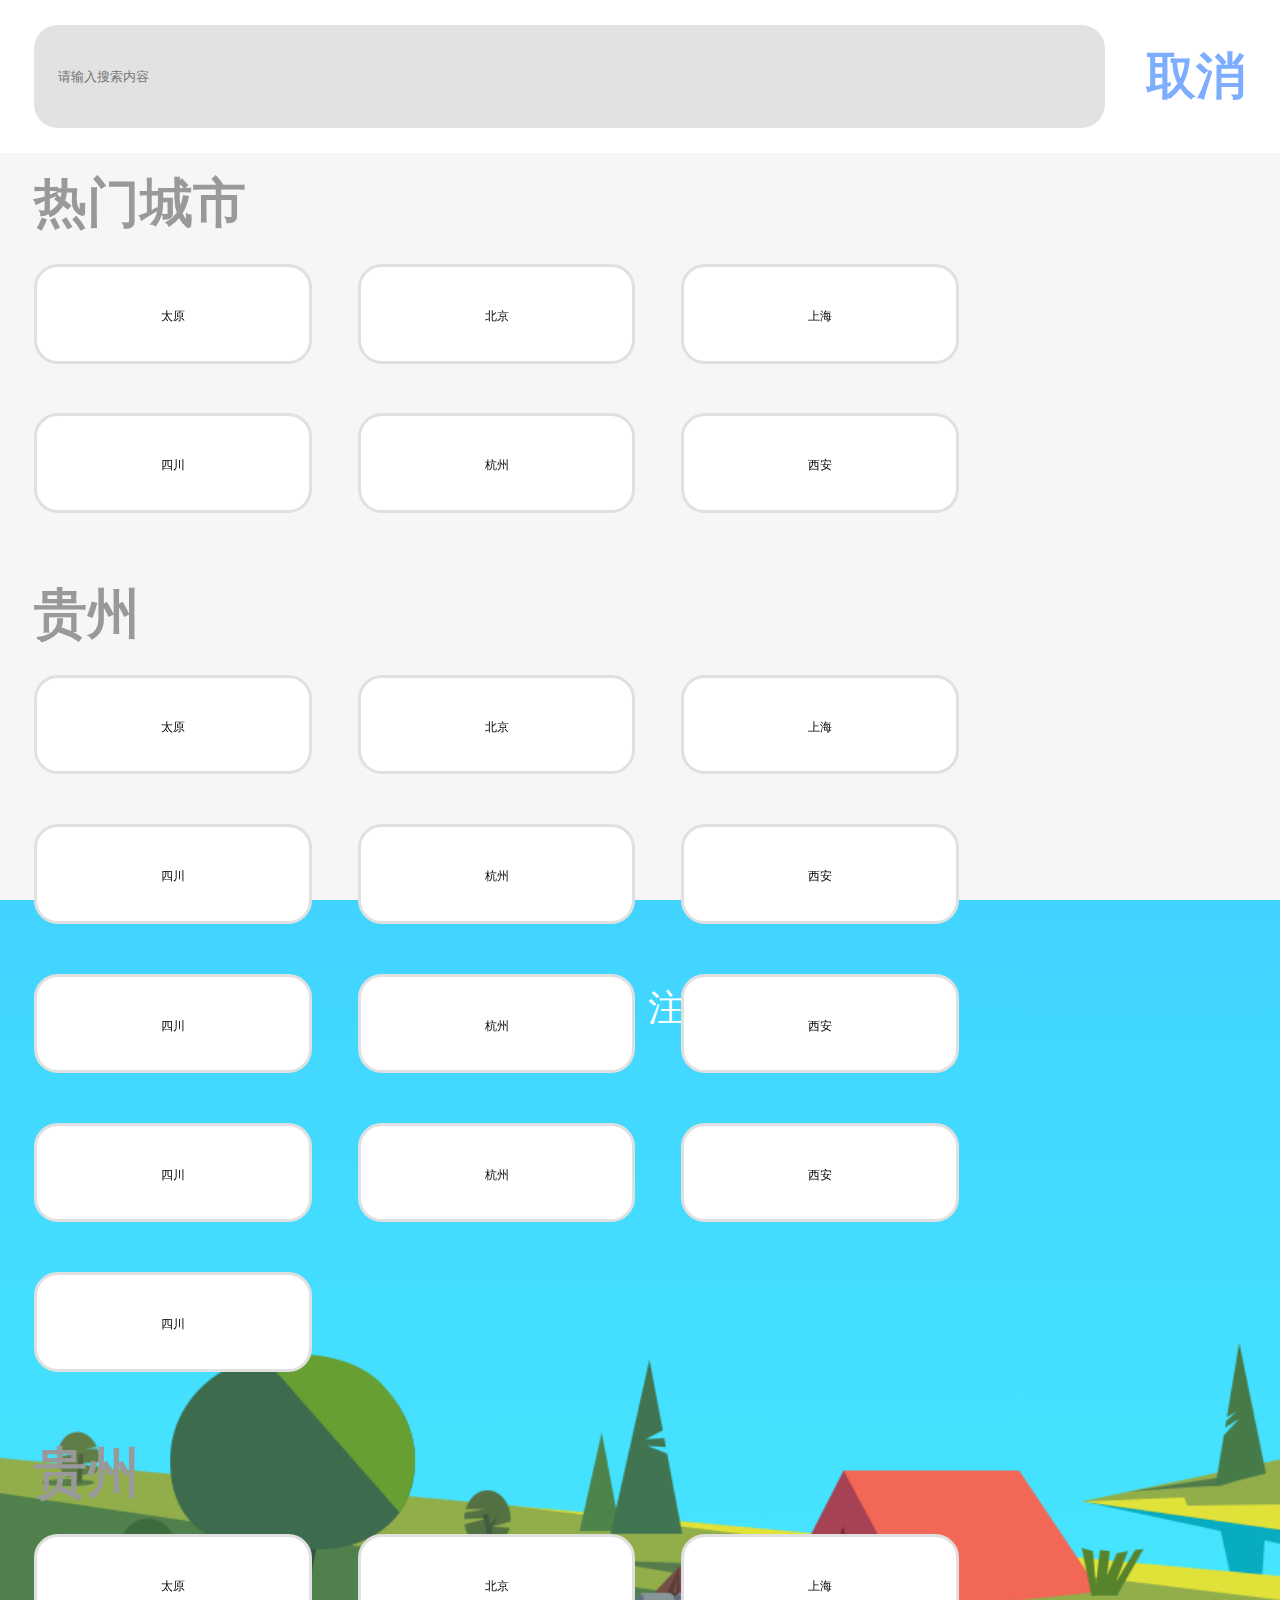
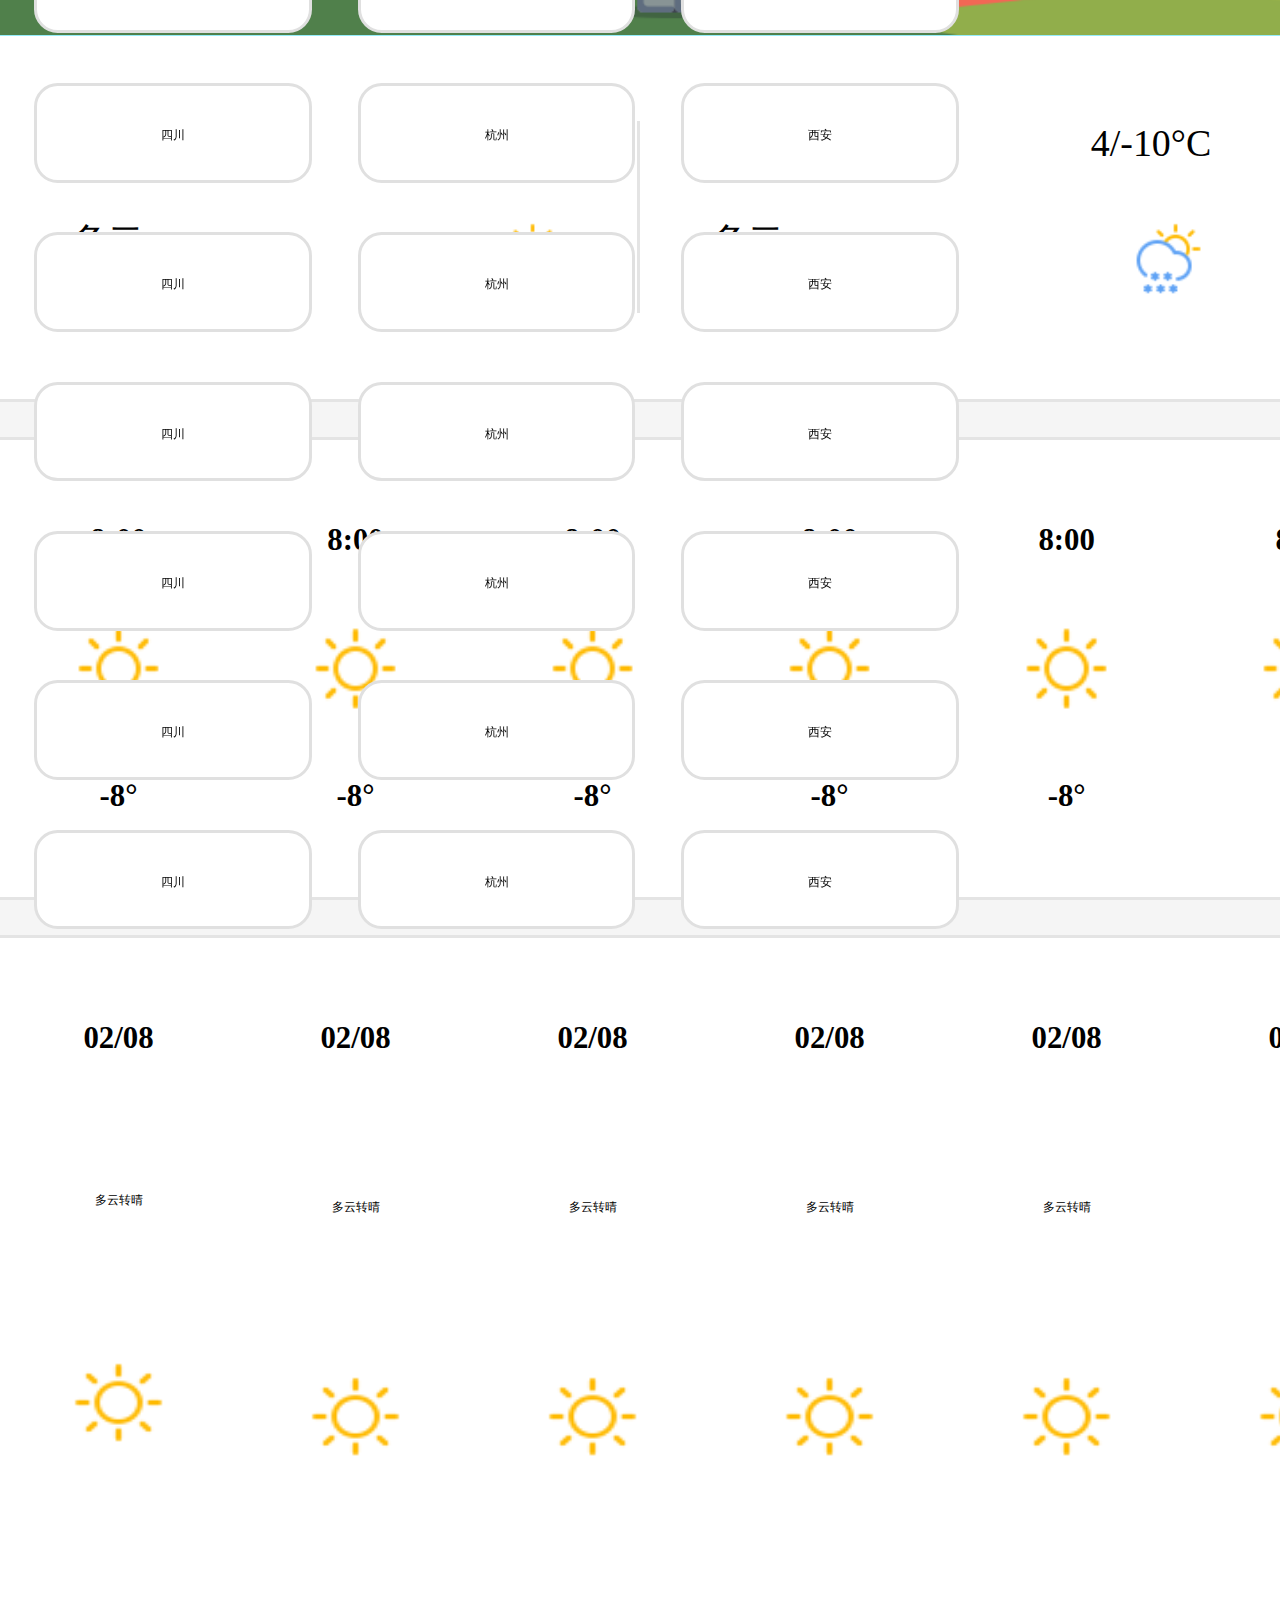
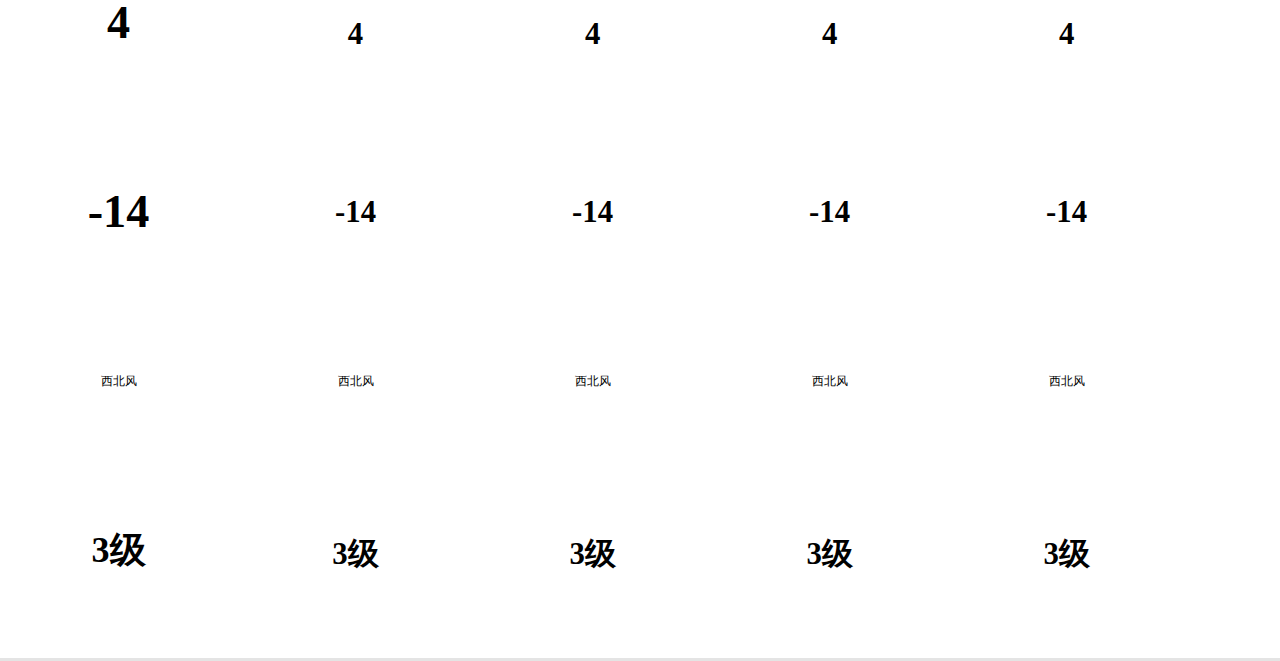
==== index.html @ c1ef9fc4 "1" ====
<!DOCTYPE html>
<html lang="en">
<head>
	<meta charset="UTF-8">
	<meta name="viewport" content="width=device-width,user-scalable=no,initial-scale=1.0,maximum-scale=1.0, minimum-scale=1.0">
	<title>天气app</title>
	<link rel="stylesheet" href="css/public.css">
	<link rel="stylesheet" href="css/index.css">
	<script src="js/rem.js"></script>
	<link rel="icon" href="img/logo.ico" type="image/x-icon">
</head>
<body>
	<!-- 当前信息 -->
	<section id="now">
		<!-- 当前城市 -->
		<h1 class="now_city">
			<span class="address_icon">&gt;</span>
			<span class="now_city_name">太原</span>
		</h1>

		<!-- 当前空气质量 -->
		<div class="now_air">
			<h1>空气</h1>
			<h2>良</h2>
		</div>

		<!-- 当前温度 -->
		<h2 class="now_temp">
			<span>-3</span>°
		</h2>

		<!-- 当前天气 -->
		<h2 class="now_weather">
			<span>晴</span>
		</h2>

		<!-- 当前风级 -->
		<h2 class="now_wind">
			<span class="now_wind1">北风</span>
			<span class="now_wind2">3</span>级
		</h2>

		<p class="now_tishi">天气冷了，注意保暖~</p>
	</section>

	<!-- 未来两天天气信息 -->
	<section id="future">
		<div class="future_box today">
			<div class="future_top">
				<span class="future_date">今天</span>
				<p><span class="today_hightemp">4</span>/<span class="today_lowtemp">-10</span>°C</p>
			</div>
			<div class="future_top">
				<span class="today_weather">多云</span>
				<div class="today_img">
					<img src="img/13.png" alt="">
				</div>
			</div>
		</div>
		<div class="future_box tomorrow">
			<div class="future_top">
				<span class="future_date">今天</span>
				<p><span class="tomorrow_hightemp">4</span>/<span class="tomorrow_lowtemp">-10</span>°C</p>
			</div>
			<div class="future_top">
				<span class="tomorrow_weather">多云</span>
				<div class="tomorrow_img">
					<img src="img/13.png" alt="">
				</div>
			</div>
		</div>
	</section>
	
	<!-- 未来24小时天气 -->
	<ul id="hours">
		<li>
			<h1 class="hours_time">8:00</h1>
			<div class="hours_img">
				<img src="img/0.png" alt="">
			</div>
			<h2 class="hours_temp"><span>-8</span>°</h2>
		</li>

		<li>
			<h1 class="hours_time">8:00</h1>
			<div class="hours_img">
				<img src="img/0.png" alt="">
			</div>
			<h2 class="hours_temp"><span>-8</span>°</h2>
		</li>

		<li>
			<h1 class="hours_time">8:00</h1>
			<div class="hours_img">
				<img src="img/0.png" alt="">
			</div>
			<h2 class="hours_temp"><span>-8</span>°</h2>
		</li>

		<li>
			<h1 class="hours_time">8:00</h1>
			<div class="hours_img">
				<img src="img/0.png" alt="">
			</div>
			<h2 class="hours_temp"><span>-8</span>°</h2>
		</li>

		<li>
			<h1 class="hours_time">8:00</h1>
			<div class="hours_img">
				<img src="img/0.png" alt="">
			</div>
			<h2 class="hours_temp"><span>-8</span>°</h2>
		</li>

		<li>
			<h1 class="hours_time">8:00</h1>
			<div class="hours_img">
				<img src="img/0.png" alt="">
			</div>
			<h2 class="hours_temp"><span>-8</span>°</h2>
		</li>

		<li>
			<h1 class="hours_time">8:00</h1>
			<div class="hours_img">
				<img src="img/0.png" alt="">
			</div>
			<h2 class="hours_temp"><span>-8</span>°</h2>
		</li>
	</ul>

	<!-- 未来几天天气 -->
	<ul id="day">
		<li>
			<h1 class="day_date"><span>02</span>/<span>08</span></h1>
			<span class="day_weather">多云转晴</span><h2></h2>
			<div class="day_img">
				<img src="img/0.png" alt="">
			</div>
			<div class="day_maxtemp">
				<h2><span>4</span></h2>
			</div>
			<div class="day_mintemp">
				<h2><span>-14</span></h2>
			</div>
			<div class="day_wind">
				<span>西北风</span>
			</div>
			<div class="day_windji">
				<h3><span>3</span>级</h3>
			</div>
			
		</li>

		<li>
			<h1 class="day_date"><span>02</span>/<span>08</span></h1>
			<span class="day_weather">多云转晴</span><h2></h2>
			<div class="day_img">
				<img src="img/0.png" alt="">
			</div>
			<h2 class="day_maxtemp"><span>4</span></h2>
			<h2 class="day_mintemp"><span>-14</span></h2>
			<span class="day_wind">西北风</span>
			<h3 class="day_windji"><span>3</span>级</h3>
		</li>

		<li>
			<h1 class="day_date"><span>02</span>/<span>08</span></h1>
			<span class="day_weather">多云转晴</span><h2></h2>
			<div class="day_img">
				<img src="img/0.png" alt="">
			</div>
			<h2 class="day_maxtemp"><span>4</span></h2>
			<h2 class="day_mintemp"><span>-14</span></h2>
			<span class="day_wind">西北风</span>
			<h3 class="day_windji"><span>3</span>级</h3>
		</li>

		<li>
			<h1 class="day_date"><span>02</span>/<span>08</span></h1>
			<span class="day_weather">多云转晴</span><h2></h2>
			<div class="day_img">
				<img src="img/0.png" alt="">
			</div>
			<h2 class="day_maxtemp"><span>4</span></h2>
			<h2 class="day_mintemp"><span>-14</span></h2>
			<span class="day_wind">西北风</span>
			<h3 class="day_windji"><span>3</span>级</h3>
		</li>

		<li>
			<h1 class="day_date"><span>02</span>/<span>08</span></h1>
			<span class="day_weather">多云转晴</span><h2></h2>
			<div class="day_img">
				<img src="img/0.png" alt="">
			</div>
			<h2 class="day_maxtemp"><span>4</span></h2>
			<h2 class="day_mintemp"><span>-14</span></h2>
			<span class="day_wind">西北风</span>
			<h3 class="day_windji"><span>3</span>级</h3>
		</li>

		<li>
			<h1 class="day_date"><span>02</span>/<span>08</span></h1>
			<span class="day_weather">多云转晴</span><h2></h2>
			<div class="day_img">
				<img src="img/0.png" alt="">
			</div>
			<h2 class="day_maxtemp"><span>4</span></h2>
			<h2 class="day_mintemp"><span>-14</span></h2>
			<span class="day_wind">西北风</span>
			<h3 class="day_windji"><span>3</span>级</h3>
		</li>

		<li>
			<h1 class="day_date"><span>02</span>/<span>08</span></h1>
			<span class="day_weather">多云转晴</span><h2></h2>
			<div class="day_img">
				<img src="img/0.png" alt="">
			</div>
			<h2 class="day_maxtemp"><span>4</span></h2>
			<h2 class="day_mintemp"><span>-14</span></h2>
			<span class="day_wind">西北风</span>
			<h3 class="day_windji"><span>3</span>级</h3>
		</li>	
	</ul>

	<!-- 地点 -->
	<main id="cities">
		<header>
			<input type="text" class="search" placeholder="请输入搜索内容">
			<h2 class="btn">取消</h2>
		</header>

		<!-- 热门城市 -->
		<div class="cities_rm">
			<h2 class="cities_rmtype">热门城市</h2>
			<ul class="cities_rmdi">
				<li class="cities_rmname">太原</li>
				<li class="cities_rmname cities_rmname1">北京</li>
				<li class="cities_rmname cities_rmname1">上海</li>
			</ul>

			<ul class="cities_rmdi">
				<li class="cities_rmname cities_rmname2">四川</li>
				<li class="cities_rmname cities_rmname1 cities_rmname2">杭州</li>
				<li class="cities_rmname cities_rmname1 cities_rmname2">西安</li>
			</ul>
		</div>

		<!-- 城市 -->
		<div class="cities_rm">
			<h2 class="cities_name">贵州</h2>
			<ul class="cities_rmdi">
				<li class="cities_rmname">太原</li>
				<li class="cities_rmname cities_rmname1">北京</li>
				<li class="cities_rmname cities_rmname1">上海</li>
			</ul>

			<ul class="cities_rmdi">
				<li class="cities_rmname cities_rmname2">四川</li>
				<li class="cities_rmname cities_rmname1 cities_rmname2">杭州</li>
				<li class="cities_rmname cities_rmname1 cities_rmname2">西安</li>
			</ul>

			<ul class="cities_rmdi">
				<li class="cities_rmname cities_rmname2">四川</li>
				<li class="cities_rmname cities_rmname1 cities_rmname2">杭州</li>
				<li class="cities_rmname cities_rmname1 cities_rmname2">西安</li>
			</ul>

			<ul class="cities_rmdi">
				<li class="cities_rmname cities_rmname2">四川</li>
				<li class="cities_rmname cities_rmname1 cities_rmname2">杭州</li>
				<li class="cities_rmname cities_rmname1 cities_rmname2">西安</li>
			</ul>

			<ul class="cities_rmdi">
				<li class="cities_rmname cities_rmname2">四川</li>
			</ul>	
		</div>

		<div class="cities_rm">
			<h2 class="cities_name">贵州</h2>
			<ul class="cities_rmdi">
				<li class="cities_rmname">太原</li>
				<li class="cities_rmname cities_rmname1">北京</li>
				<li class="cities_rmname cities_rmname1">上海</li>
			</ul>

			<ul class="cities_rmdi">
				<li class="cities_rmname cities_rmname2">四川</li>
				<li class="cities_rmname cities_rmname1 cities_rmname2">杭州</li>
				<li class="cities_rmname cities_rmname1 cities_rmname2">西安</li>
			</ul>

			<ul class="cities_rmdi">
				<li class="cities_rmname cities_rmname2">四川</li>
				<li class="cities_rmname cities_rmname1 cities_rmname2">杭州</li>
				<li class="cities_rmname cities_rmname1 cities_rmname2">西安</li>
			</ul>

			<ul class="cities_rmdi">
				<li class="cities_rmname cities_rmname2">四川</li>
				<li class="cities_rmname cities_rmname1 cities_rmname2">杭州</li>
				<li class="cities_rmname cities_rmname1 cities_rmname2">西安</li>
			</ul>

			<ul class="cities_rmdi">
				<li class="cities_rmname cities_rmname2">四川</li>
				<li class="cities_rmname cities_rmname1 cities_rmname2">杭州</li>
				<li class="cities_rmname cities_rmname1 cities_rmname2">西安</li>
			</ul>
			<ul class="cities_rmdi">
				<li class="cities_rmname cities_rmname2">四川</li>
				<li class="cities_rmname cities_rmname1 cities_rmname2">杭州</li>
				<li class="cities_rmname cities_rmname1 cities_rmname2">西安</li>
			</ul>
			<ul class="cities_rmdi">
				<li class="cities_rmname cities_rmname2">四川</li>
				<li class="cities_rmname cities_rmname1 cities_rmname2">杭州</li>
				<li class="cities_rmname cities_rmname1 cities_rmname2">西安</li>
			</ul>	
		</div>
	</main>
</body>
</html>
---- css/public.css ----
*{
	margin: 0;
	padding: 0;
	text-decoration: none;
	font-style: normal;
	list-style: none;
	-webkit-tap-highlight-color: rgba(0, 0, 0, 0);
	box-sizing:border-box; 
}
img{
	width: 100%;
	height: 100%;
	border: 0;
	display: block;
}
---- css/index.css ----
body{
	font-size: 12px;
	background-color: #F5F5F5; 
}
#now{
	width: 100%;
	height: 13.8rem;
	background: url('../img/screen.png'),linear-gradient(#3BBDFF,#46E6FF);
	background-repeat: no-repeat;
	background-size: 100%;
	background-position: bottom center;
}
.now_city{
	font-size: 0.36rem;
	color: #fff;
	text-align: center;
	line-height: 1.57rem;
}
.now_air{
	width: 2.1rem;
	height: 1.26rem;
	background-color: #F1AB62;
	margin-left: 0.26rem;
	margin-top: 0.05rem;
	border-radius: 0.2rem;
	padding-top: 0.31rem;
}
.now_air h1,.now_air h2{
	font-size: .36rem;
	color: #fff;
	text-align: center;
}
.now_temp{
	font-size: .96rem;
	color: #fff;
	text-align: center;
	margin-top: 0.77rem;
	line-height: .96rem;
}
.now_weather{
	font-size: .5rem;
	color: #fff;
	text-align: center;
	margin-top: 0.91rem;
	line-height: .5rem;
}
.now_wind{
	font-size: .32rem;
	color: #fff;
	text-align: center;
	margin-top: 0.54rem;
	line-height: .32rem;
}
.now_tishi{
	font-size: .3rem;
	color: #fff;
	text-align: center;
	margin-top: 1.48rem;
	line-height: .3rem;
}
#future{
	width: 100%;
	height: 3.09rem;
	background-color: #fff;
	border-bottom: 0.03rem solid #e4e4e4;
	padding: .72rem 0;
}
.future_box{
	width: 50%;
	height: 100%;
	float: left;
	padding: 0 .58rem;
	font-size: .32rem;
}
.today{
	border-right: 0.03rem solid #e4e4e4;
}
.future_top{
	width: 100%;
	height: 50%;
}
.future_date{
	float: left;
}
.future_top p{
	float: right;
}
.today_img,.tomorrow_img{
	width: .72rem;
	height: .72rem;
	float: right;
}
#hours{
	width: 100%;
	height: 3.9rem;
	background-color: #fff; 
	border-top: 0.03rem solid #e4e4e4;
	border-bottom:  0.03rem solid #e4e4e4;
	margin-top: 0.3rem;
	display: flex;
	overflow-x: scroll; /* 滚动 */
}
#hours li{
	width: 2rem;
	height: 100%;
	padding: 0.7rem 0;
	display: flex;
	flex-wrap: wrap;
	justify-content: center;
	align-content: space-between;
	display: flex;
	flex-shrink: 0;
}
.hours_img{
	width: 1rem;
	height: 1rem;
	padding: 0 0.4rem;
	box-sizing: content-box;
}
.hours_time,.hours_temp{
	font-size: .26rem;
}
#day{
	width: 100%;
	height: 11.19rem;
	background-color: #fff; 
	border-top: 0.03rem solid #e4e4e4;
	border-bottom:  0.03rem solid #e4e4e4;
	margin-top: 0.3rem;
	display: flex;
	overflow-x: scroll; 
}
#day li{
	width: 2rem;
	height: 100%;
	padding: 0.7rem 0;
	display: flex;
	flex-wrap: wrap;
	justify-content: center;
	align-content: space-between;
	display: flex;
	flex-shrink: 0;
}
.day_img{
	width: 1.09rem;
	height: 0.97rem;
	padding: 0 0.4rem;
	box-sizing: content-box;
}
.day_date,.day_maxtemp,.day_mintemp,.day_windji{
	width: 2rem;
	font-size: .26rem;
	text-align: center;
	padding: 0 0.4rem;
	box-sizing: content-box;
}
#hours::-webkit-scrollbar,#day::-webkit-scrollbar{
	display: none; /* 消失 */
	/* display: block; */ /* 显示 */
}
#cities{
	width: 100vw; 
	height: 100vh;
	background-color: #F6F6F6;
	position: fixed;
	left: 0;
	top: 0;
	bottom: 0;
	margin: auto;
	z-index: 999;

	/* position: absolute;
	left: 0;
	right: 0;
	top: 0;
	bottom: 0;
	background-color: black; */
}
header{
	width: 100%;
	height: 1.29rem;
	background-color: #fff;
	padding: 0 0.29rem;
	display: flex;
	flex-wrap: wrap;
	justify-content: space-between;
	align-items: center;
}
.search{
	width: 9.03rem;
	height: 0.87rem;
	background-color: #e2e2e2;
	border: 0;
	border-radius: 0.2rem;
	padding-left: 0.2rem;
	outline: none; /* 去掉搜索的外边框 */
}
.btn{
	font-size: 0.42rem;
	color: #7DADFF;
}
.cities_rm{
	width: 100%;
	padding-left:0.29rem ;
}
.cities_rmtype{
	font-size:0.45rem;
	color: #999999;
	margin-top: 0.13rem;
}
.cities_rmdi{
	width: 100%;
	height: 75%;
	display: flex;
	flex-wrap: wrap;
}
.cities_rmname{
	width: 2.34rem;
	height: 0.84rem;
	background-color: #fff;
	border: 0.03rem solid #E0E0E0;
	border-radius: 0.2rem;
	margin-top: 0.2rem;
	text-align: center;
	line-height: 0.84rem;
	color: #000000;
}
.cities_rmname1{
	margin-left: 0.39rem;
}
.cities_rmname2{
	margin-top: 0.42rem;
}
.cities_name{
	font-size:0.45rem;
	color: #999999;
	margin-top: 0.56rem;
}
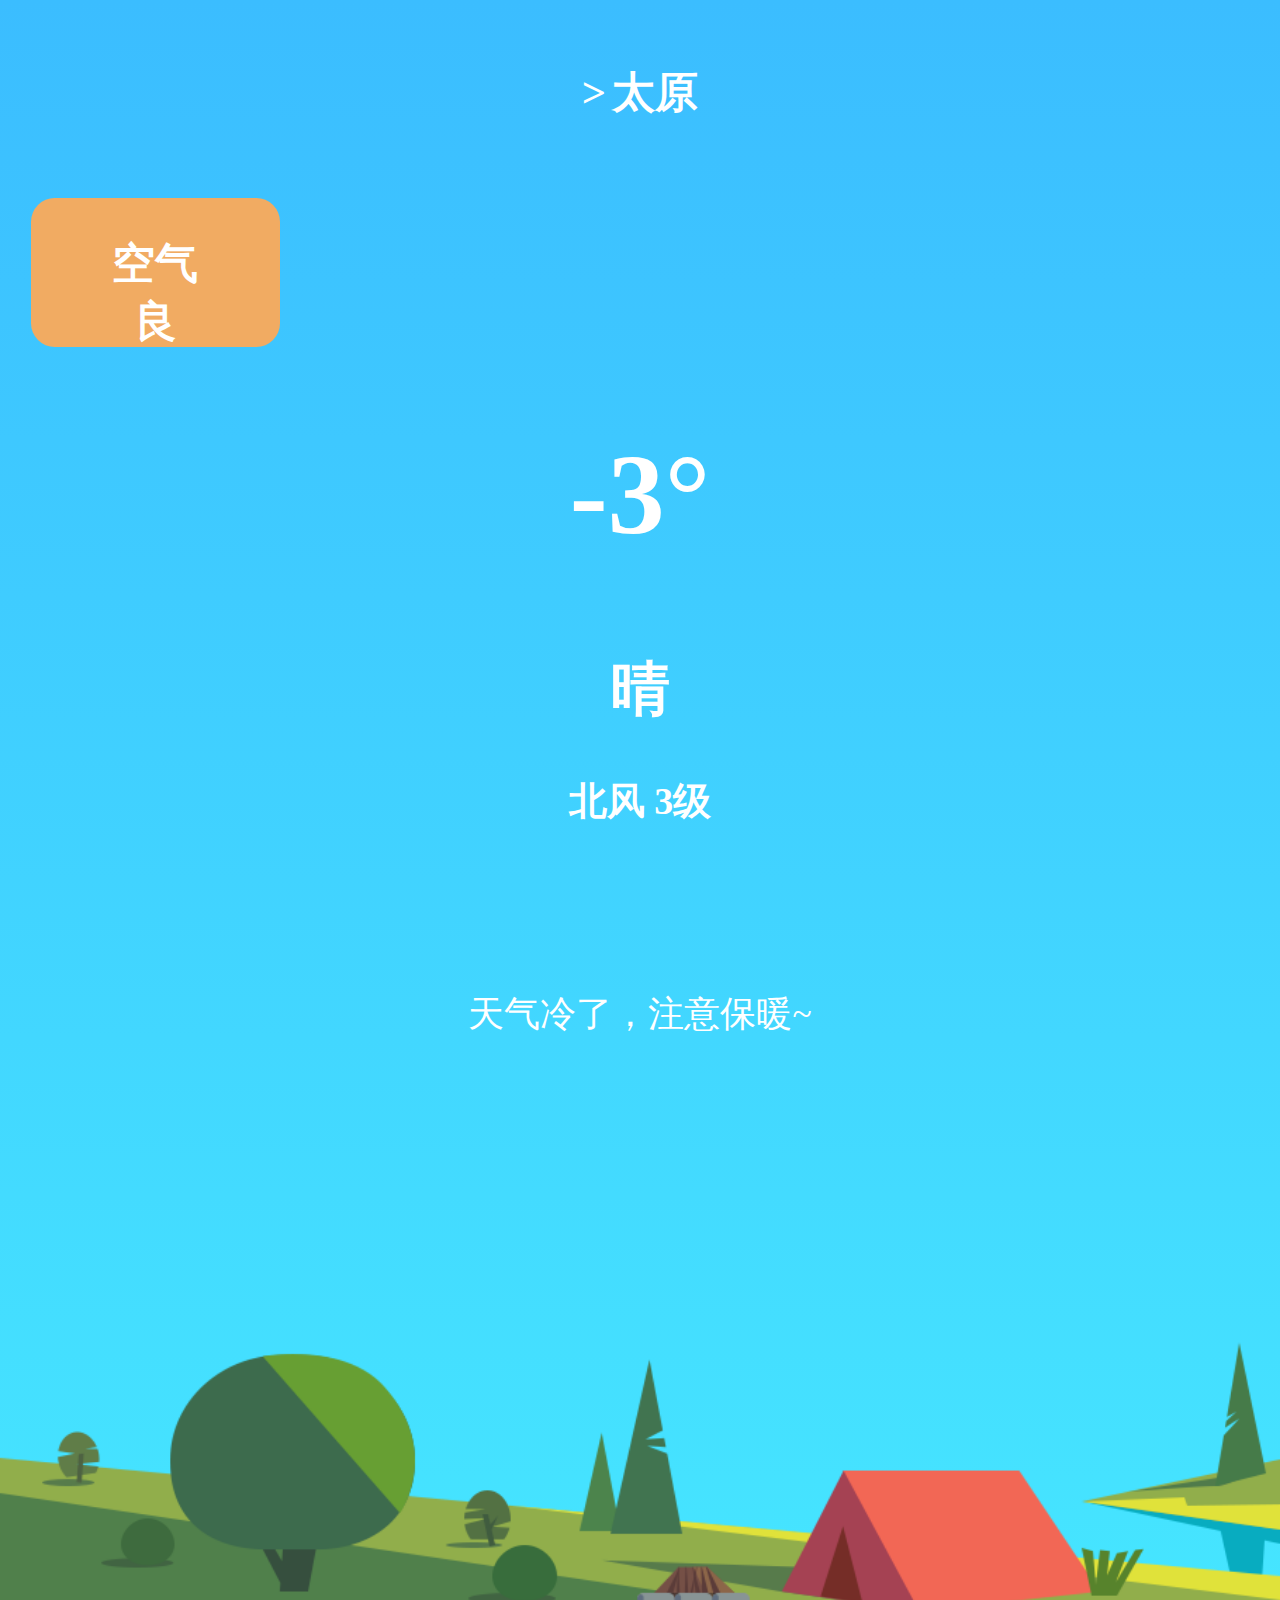
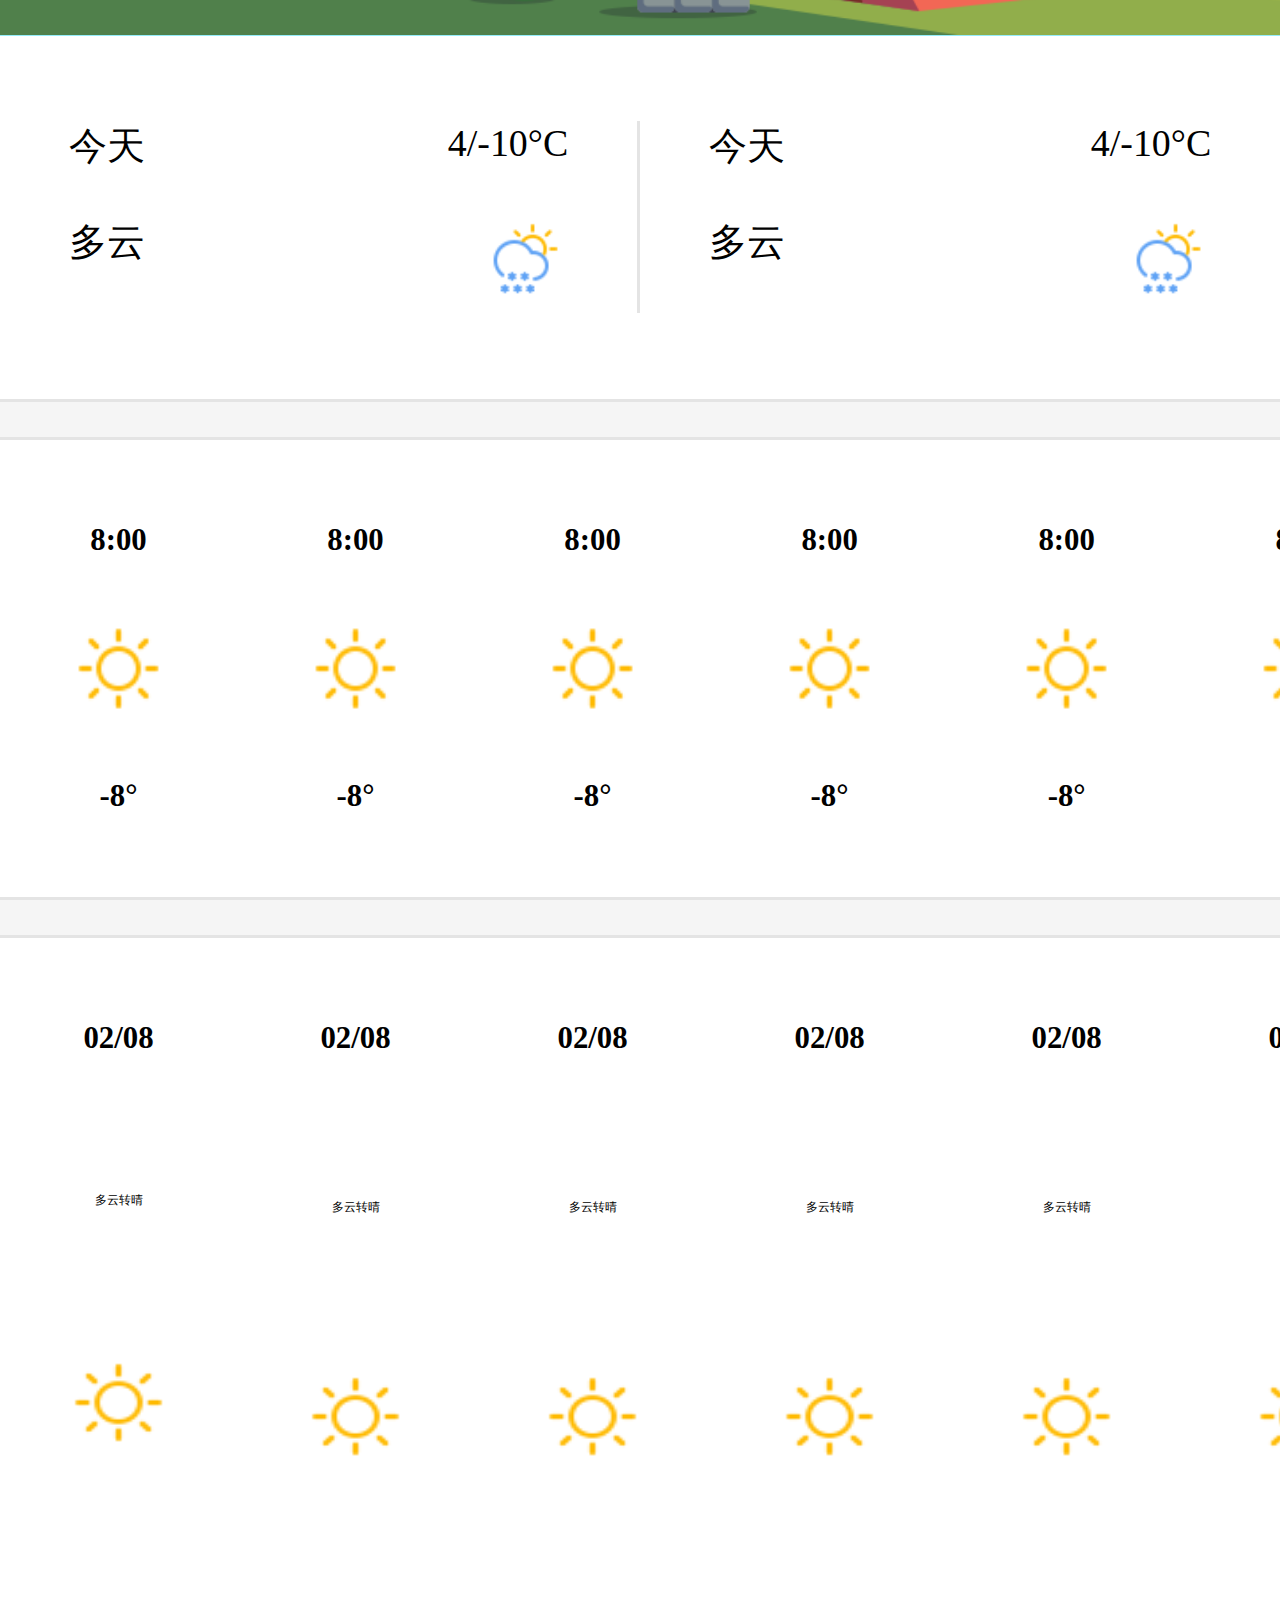
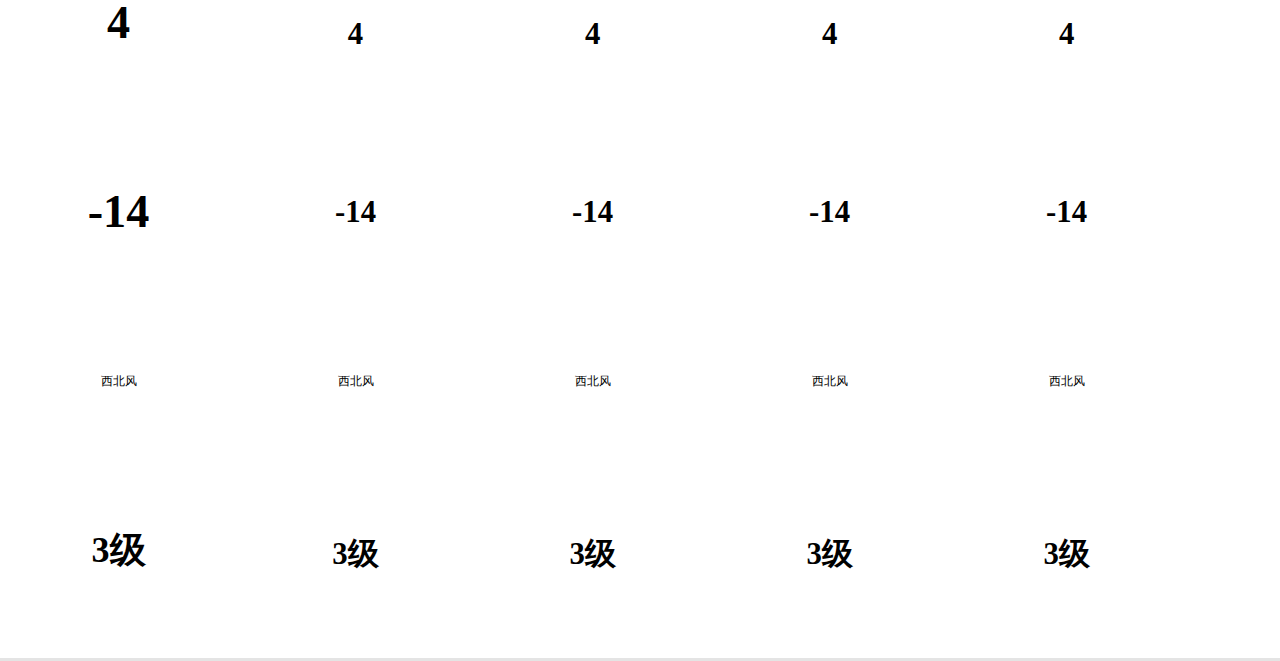
==== commit 6d3b6b87: "1" ====
--- a/index.html
+++ b/index.html
@@ -14,8 +14,11 @@
 	<section id="now">
 		<!-- 当前城市 -->
 		<h1 class="now_city">
-			<span class="address_icon">&gt;</span>
-			<span class="now_city_name">太原</span>
+			<a href="city.html">
+				<span class="address_icon">&gt;</span>
+				<span class="now_city_name">太原</span>
+			</a>
+
 		</h1>
 
 		<!-- 当前空气质量 -->
@@ -226,104 +229,7 @@
 		</li>	
 	</ul>
 
-	<!-- 地点 -->
-	<main id="cities">
-		<header>
-			<input type="text" class="search" placeholder="请输入搜索内容">
-			<h2 class="btn">取消</h2>
-		</header>
-
-		<!-- 热门城市 -->
-		<div class="cities_rm">
-			<h2 class="cities_rmtype">热门城市</h2>
-			<ul class="cities_rmdi">
-				<li class="cities_rmname">太原</li>
-				<li class="cities_rmname cities_rmname1">北京</li>
-				<li class="cities_rmname cities_rmname1">上海</li>
-			</ul>
-
-			<ul class="cities_rmdi">
-				<li class="cities_rmname cities_rmname2">四川</li>
-				<li class="cities_rmname cities_rmname1 cities_rmname2">杭州</li>
-				<li class="cities_rmname cities_rmname1 cities_rmname2">西安</li>
-			</ul>
-		</div>
-
-		<!-- 城市 -->
-		<div class="cities_rm">
-			<h2 class="cities_name">贵州</h2>
-			<ul class="cities_rmdi">
-				<li class="cities_rmname">太原</li>
-				<li class="cities_rmname cities_rmname1">北京</li>
-				<li class="cities_rmname cities_rmname1">上海</li>
-			</ul>
-
-			<ul class="cities_rmdi">
-				<li class="cities_rmname cities_rmname2">四川</li>
-				<li class="cities_rmname cities_rmname1 cities_rmname2">杭州</li>
-				<li class="cities_rmname cities_rmname1 cities_rmname2">西安</li>
-			</ul>
-
-			<ul class="cities_rmdi">
-				<li class="cities_rmname cities_rmname2">四川</li>
-				<li class="cities_rmname cities_rmname1 cities_rmname2">杭州</li>
-				<li class="cities_rmname cities_rmname1 cities_rmname2">西安</li>
-			</ul>
-
-			<ul class="cities_rmdi">
-				<li class="cities_rmname cities_rmname2">四川</li>
-				<li class="cities_rmname cities_rmname1 cities_rmname2">杭州</li>
-				<li class="cities_rmname cities_rmname1 cities_rmname2">西安</li>
-			</ul>
-
-			<ul class="cities_rmdi">
-				<li class="cities_rmname cities_rmname2">四川</li>
-			</ul>	
-		</div>
-
-		<div class="cities_rm">
-			<h2 class="cities_name">贵州</h2>
-			<ul class="cities_rmdi">
-				<li class="cities_rmname">太原</li>
-				<li class="cities_rmname cities_rmname1">北京</li>
-				<li class="cities_rmname cities_rmname1">上海</li>
-			</ul>
-
-			<ul class="cities_rmdi">
-				<li class="cities_rmname cities_rmname2">四川</li>
-				<li class="cities_rmname cities_rmname1 cities_rmname2">杭州</li>
-				<li class="cities_rmname cities_rmname1 cities_rmname2">西安</li>
-			</ul>
-
-			<ul class="cities_rmdi">
-				<li class="cities_rmname cities_rmname2">四川</li>
-				<li class="cities_rmname cities_rmname1 cities_rmname2">杭州</li>
-				<li class="cities_rmname cities_rmname1 cities_rmname2">西安</li>
-			</ul>
-
-			<ul class="cities_rmdi">
-				<li class="cities_rmname cities_rmname2">四川</li>
-				<li class="cities_rmname cities_rmname1 cities_rmname2">杭州</li>
-				<li class="cities_rmname cities_rmname1 cities_rmname2">西安</li>
-			</ul>
-
-			<ul class="cities_rmdi">
-				<li class="cities_rmname cities_rmname2">四川</li>
-				<li class="cities_rmname cities_rmname1 cities_rmname2">杭州</li>
-				<li class="cities_rmname cities_rmname1 cities_rmname2">西安</li>
-			</ul>
-			<ul class="cities_rmdi">
-				<li class="cities_rmname cities_rmname2">四川</li>
-				<li class="cities_rmname cities_rmname1 cities_rmname2">杭州</li>
-				<li class="cities_rmname cities_rmname1 cities_rmname2">西安</li>
-			</ul>
-			<ul class="cities_rmdi">
-				<li class="cities_rmname cities_rmname2">四川</li>
-				<li class="cities_rmname cities_rmname1 cities_rmname2">杭州</li>
-				<li class="cities_rmname cities_rmname1 cities_rmname2">西安</li>
-			</ul>	
-		</div>
-	</main>
+
 </body>
 </html>
 
--- a/css/index.css
+++ b/css/index.css
@@ -11,10 +11,12 @@
 	background-position: bottom center;
 }
 .now_city{
+	text-align: center;
+	line-height: 1.57rem;
+}
+.now_city a span{
 	font-size: 0.36rem;
 	color: #fff;
-	text-align: center;
-	line-height: 1.57rem;
 }
 .now_air{
 	width: 2.1rem;
@@ -158,81 +160,3 @@
 	display: none; /* 消失 */
 	/* display: block; */ /* 显示 */
 }
-#cities{
-	width: 100vw; 
-	height: 100vh;
-	background-color: #F6F6F6;
-	position: fixed;
-	left: 0;
-	top: 0;
-	bottom: 0;
-	margin: auto;
-	z-index: 999;
-
-	/* position: absolute;
-	left: 0;
-	right: 0;
-	top: 0;
-	bottom: 0;
-	background-color: black; */
-}
-header{
-	width: 100%;
-	height: 1.29rem;
-	background-color: #fff;
-	padding: 0 0.29rem;
-	display: flex;
-	flex-wrap: wrap;
-	justify-content: space-between;
-	align-items: center;
-}
-.search{
-	width: 9.03rem;
-	height: 0.87rem;
-	background-color: #e2e2e2;
-	border: 0;
-	border-radius: 0.2rem;
-	padding-left: 0.2rem;
-	outline: none; /* 去掉搜索的外边框 */
-}
-.btn{
-	font-size: 0.42rem;
-	color: #7DADFF;
-}
-.cities_rm{
-	width: 100%;
-	padding-left:0.29rem ;
-}
-.cities_rmtype{
-	font-size:0.45rem;
-	color: #999999;
-	margin-top: 0.13rem;
-}
-.cities_rmdi{
-	width: 100%;
-	height: 75%;
-	display: flex;
-	flex-wrap: wrap;
-}
-.cities_rmname{
-	width: 2.34rem;
-	height: 0.84rem;
-	background-color: #fff;
-	border: 0.03rem solid #E0E0E0;
-	border-radius: 0.2rem;
-	margin-top: 0.2rem;
-	text-align: center;
-	line-height: 0.84rem;
-	color: #000000;
-}
-.cities_rmname1{
-	margin-left: 0.39rem;
-}
-.cities_rmname2{
-	margin-top: 0.42rem;
-}
-.cities_name{
-	font-size:0.45rem;
-	color: #999999;
-	margin-top: 0.56rem;
-}